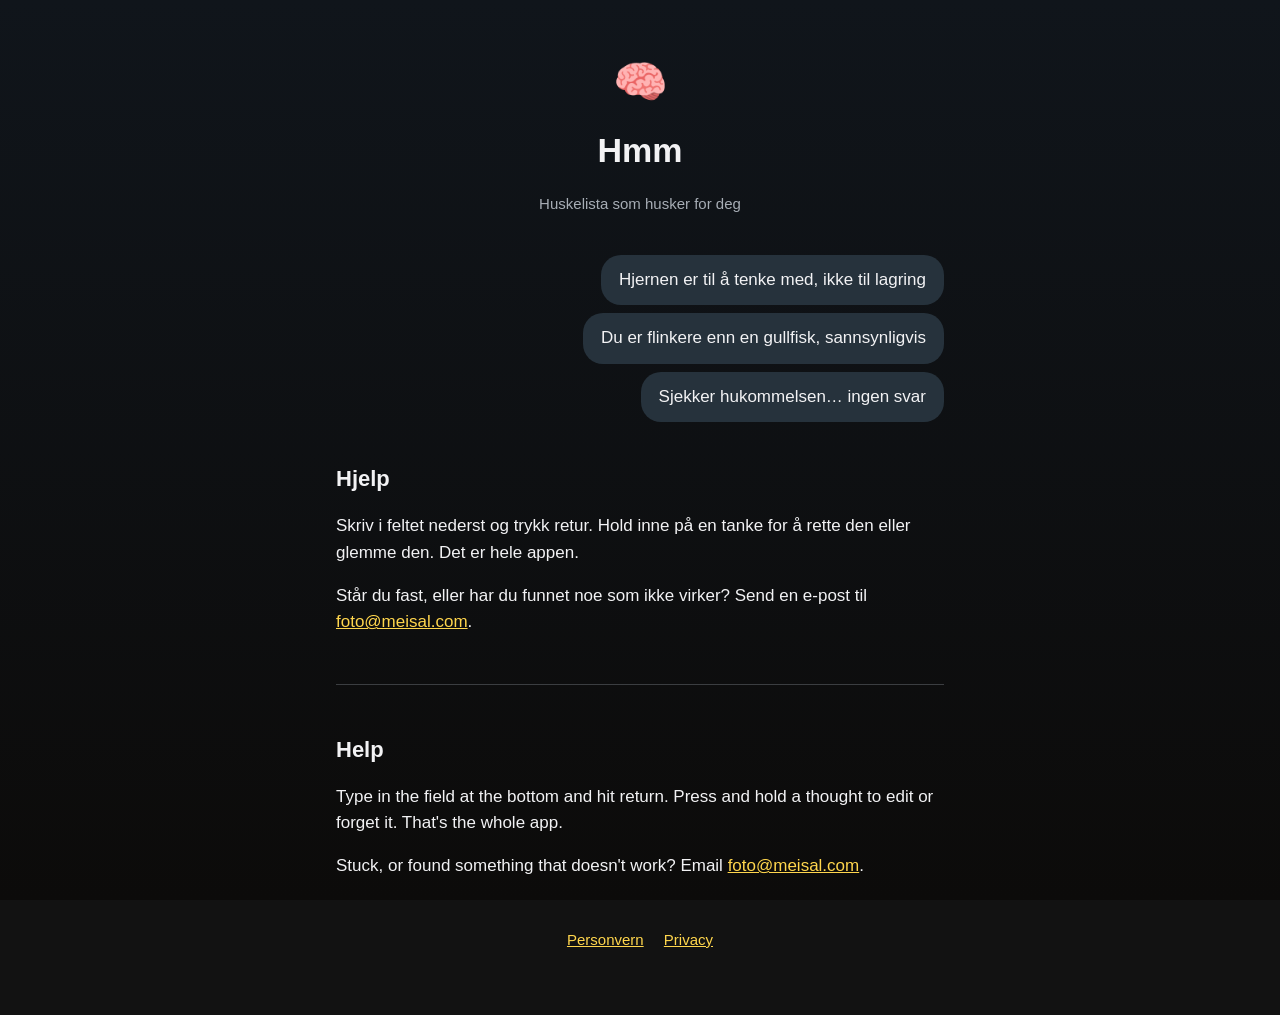
==== index.html @ 3865b0b6 "Hjelpeside og personvernerklæring for Hmm index.html er hjelp og kontakt (Support URL), personvern.h" ====
<!doctype html>
<html lang="nb">
<head>
<meta charset="utf-8">
<meta name="viewport" content="width=device-width, initial-scale=1">
<title>Hmm</title>
<meta name="description" content="Hmm er en huskeliste. Bare det.">
<link rel="stylesheet" href="style.css">
</head>
<body>
<main>
  <header>
    <div class="hjerne" aria-hidden="true">🧠</div>
    <h1>Hmm</h1>
    <p class="stille">Huskelista som husker for deg</p>
  </header>

  <div class="boble">Hjernen er til å tenke med, ikke til lagring</div>
  <div class="boble">Du er flinkere enn en gullfisk, sannsynligvis</div>
  <div class="boble">Sjekker hukommelsen… ingen svar</div>

  <h2>Hjelp</h2>
  <p>Skriv i feltet nederst og trykk retur. Hold inne på en tanke for å rette den eller glemme den. Det er hele appen.</p>
  <p>Står du fast, eller har du funnet noe som ikke virker? Send en e-post til <a href="mailto:foto@meisal.com">foto@meisal.com</a>.</p>

  <hr>

  <div lang="en">
    <h2>Help</h2>
    <p>Type in the field at the bottom and hit return. Press and hold a thought to edit or forget it. That's the whole app.</p>
    <p>Stuck, or found something that doesn't work? Email <a href="mailto:foto@meisal.com">foto@meisal.com</a>.</p>
  </div>

  <nav>
    <a href="personvern.html">Personvern</a>
    <a href="personvern.html#privacy">Privacy</a>
  </nav>
</main>
</body>
</html>
---- style.css ----
:root {
  --bg-top: #10151b;
  --bg-bottom: #0c0b0a;
  --text: #f2f2f4;
  --muted: #a7adb5;
  --bubble: #26323c;
  --yellow: #ffd64d;
}
* { box-sizing: border-box; }
html { color-scheme: dark; }
body {
  margin: 0;
  min-height: 100vh;
  background: linear-gradient(var(--bg-top), var(--bg-bottom)) fixed;
  color: var(--text);
  font: 17px/1.55 -apple-system, BlinkMacSystemFont, "Helvetica Neue", sans-serif;
}
main { max-width: 640px; margin: 0 auto; padding: 48px 16px 64px; }
header { text-align: center; margin-bottom: 40px; }
header .hjerne { font-size: 44px; }
h1 { font-size: 34px; margin: 8px 0 4px; }
h2 { font-size: 22px; margin: 40px 0 8px; }
p, li { color: var(--text); }
.stille { color: var(--muted); font-size: 15px; }
.boble {
  background: var(--bubble);
  border-radius: 20px;
  padding: 12px 18px;
  margin: 8px 0 8px auto;
  width: fit-content;
  max-width: 85%;
}
a { color: var(--yellow); }
nav { text-align: center; margin-top: 48px; font-size: 15px; }
nav a { margin: 0 8px; }
hr { border: 0; border-top: 1px solid rgba(167, 173, 181, 0.3); margin: 48px 0; }
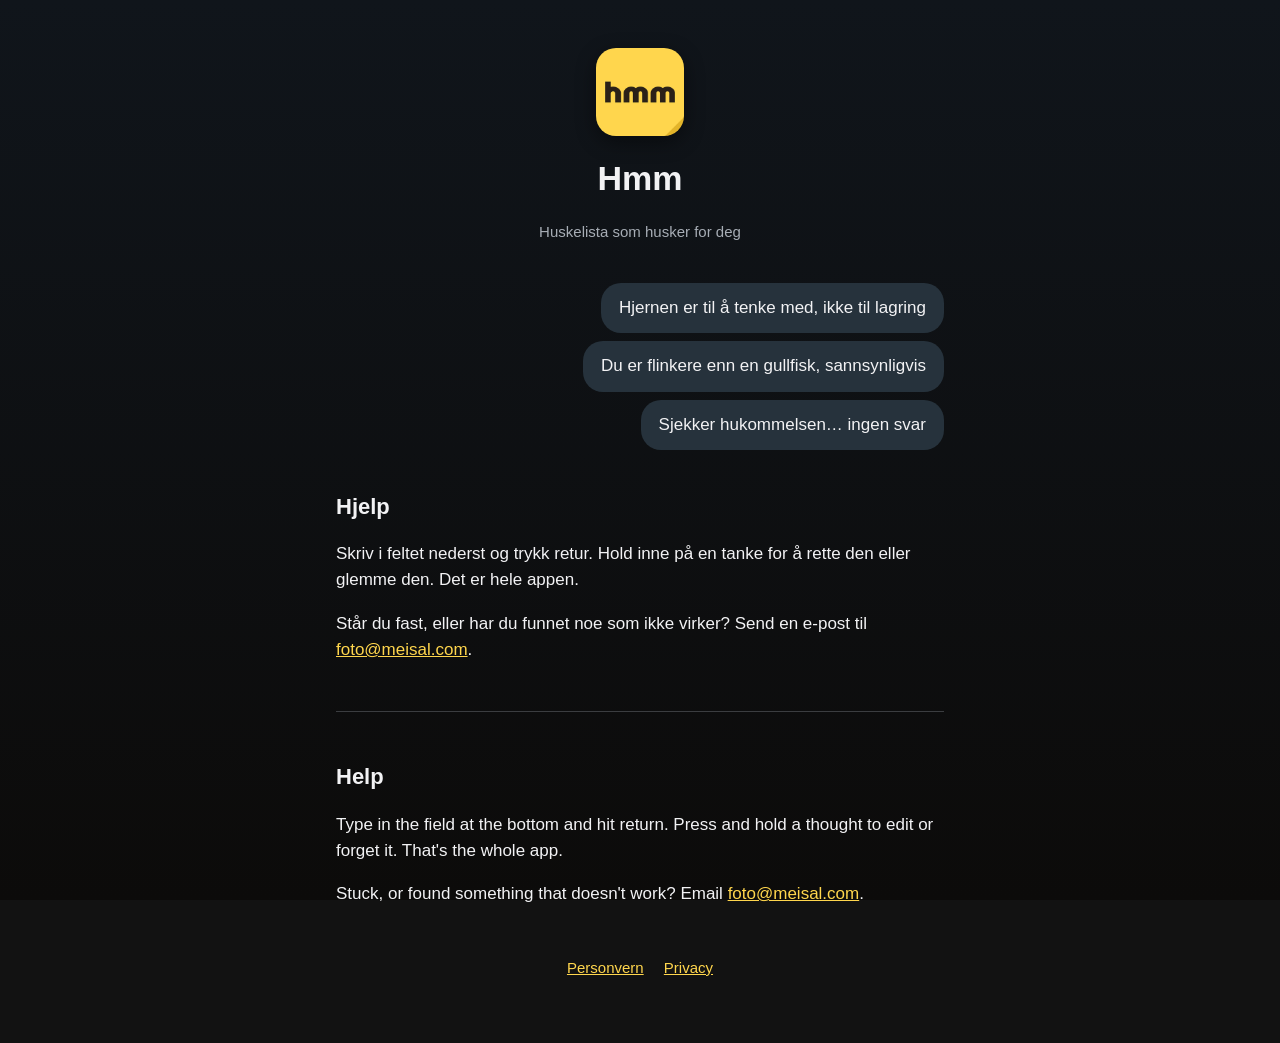
==== commit 11418a80: "Hmm-ikonet i stedet for hjerne-emojien Sidene viser nå det gule hmm-ikonet øverst, det samme som app" ====
--- a/index.html
+++ b/index.html
@@ -6,11 +6,13 @@
 <title>Hmm</title>
 <meta name="description" content="Hmm er en huskeliste. Bare det.">
 <link rel="stylesheet" href="style.css">
+<link rel="icon" href="favicon.png">
+<link rel="apple-touch-icon" href="apple-touch-icon.png">
 </head>
 <body>
 <main>
   <header>
-    <div class="hjerne" aria-hidden="true">🧠</div>
+    <img class="ikon" src="ikon.png" alt="" width="88" height="88">
     <h1>Hmm</h1>
     <p class="stille">Huskelista som husker for deg</p>
   </header>
--- a/style.css
+++ b/style.css
@@ -17,7 +17,7 @@
 }
 main { max-width: 640px; margin: 0 auto; padding: 48px 16px 64px; }
 header { text-align: center; margin-bottom: 40px; }
-header .hjerne { font-size: 44px; }
+header .ikon { display: block; margin: 0 auto 16px; border-radius: 20px; box-shadow: 0 6px 20px rgba(0, 0, 0, 0.45); }
 h1 { font-size: 34px; margin: 8px 0 4px; }
 h2 { font-size: 22px; margin: 40px 0 8px; }
 p, li { color: var(--text); }
